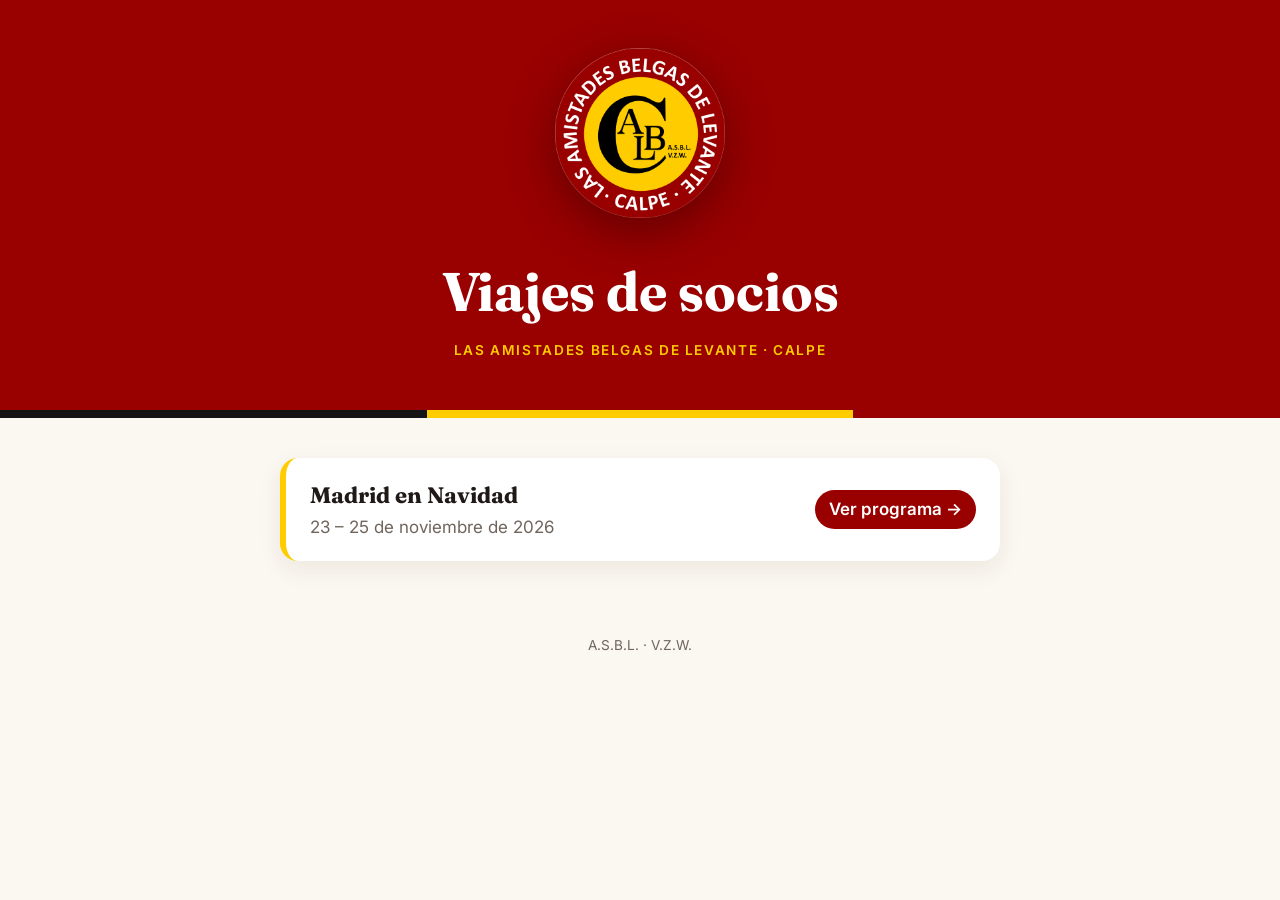
==== index.html @ 0939121a "Add files via upload" ====
<!doctype html>
<html lang="es">
<head>
<meta charset="utf-8">
<meta name="viewport" content="width=device-width, initial-scale=1">
<title>Viajes · Amistades Belgas de Levante</title>
<link rel="icon" href="/favicon.png">
<link href="https://fonts.googleapis.com/css2?family=Fraunces:opsz,wght@9..144,700;9..144,800&family=Inter:wght@400;500;600&display=swap" rel="stylesheet">
<style>
:root{--red:#990000;--yellow:#ffcc00;--black:#141414;--bg:#fbf8f1;--muted:#6f655c;--line:#ece3d3}
*{box-sizing:border-box}
body{margin:0;background:var(--bg);color:#1f1a17;font:17px/1.6 Inter,system-ui,sans-serif}
header{background:var(--red);color:#fff;text-align:center;padding:48px 20px 56px;position:relative}
header img{width:170px;filter:drop-shadow(0 14px 24px rgba(0,0,0,.35))}
h1{font-family:Fraunces,Georgia,serif;font-size:clamp(2.2rem,6vw,3.4rem);margin:.4em 0 .1em}
header p{margin:0;color:var(--yellow);font-weight:600;letter-spacing:.12em;text-transform:uppercase;font-size:.85rem}
.stripe{position:absolute;left:0;right:0;bottom:0;height:8px;display:flex}.stripe i{flex:1}
main{max-width:760px;margin:0 auto;padding:40px 20px 60px}
a.trip{display:flex;justify-content:space-between;align-items:center;gap:16px;background:#fff;border-radius:18px;padding:20px 24px;margin-bottom:14px;text-decoration:none;color:inherit;border-left:6px solid var(--yellow);box-shadow:0 8px 24px rgba(60,20,10,.08);transition:transform .2s}
a.trip:hover{transform:translateY(-3px)}
a.trip b{font-family:Fraunces,serif;font-size:1.4rem;display:block}
a.trip span{color:var(--muted)}
a.trip em{font-style:normal;background:var(--red);color:#fff;border-radius:999px;padding:6px 14px;font-weight:600;white-space:nowrap}
footer{text-align:center;color:var(--muted);font-size:.85rem;padding-bottom:40px}
</style>
</head>
<body>
<header>
  <img src="/logo.png" alt="Logo de Las Amistades Belgas de Levante">
  <h1>Viajes de socios</h1>
  <p>Las Amistades Belgas de Levante · Calpe</p>
  <div class="stripe"><i style="background:#141414"></i><i style="background:#ffcc00"></i><i style="background:#990000"></i></div>
</header>
<main>
  <!-- Añadir aquí cada viaje nuevo, el más reciente primero -->
  <a class="trip" href="/madrid-2026"><div><b>Madrid en Navidad</b><span>23 – 25 de noviembre de 2026</span></div><em>Ver programa →</em></a>
</main>
<footer>A.S.B.L. · V.Z.W.</footer>
</body>
</html>
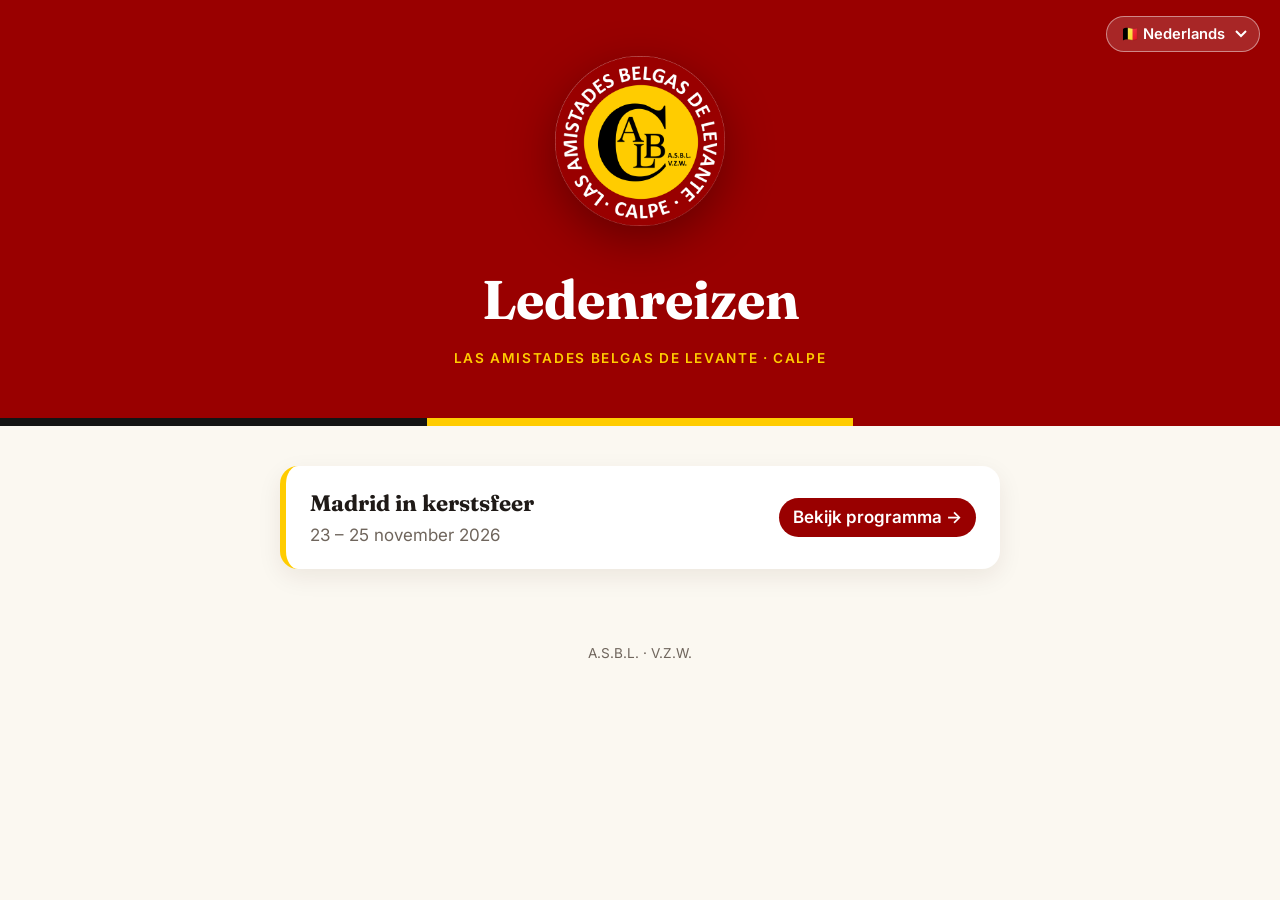
==== commit 6e1cfb27: "Add files via upload" ====
--- a/index.html
+++ b/index.html
@@ -1,20 +1,23 @@
 <!doctype html>
-<html lang="es">
+<html lang="nl">
 <head>
 <meta charset="utf-8">
 <meta name="viewport" content="width=device-width, initial-scale=1">
-<title>Viajes · Amistades Belgas de Levante</title>
+<title>Reizen · Amistades Belgas de Levante</title>
 <link rel="icon" href="/favicon.png">
 <link href="https://fonts.googleapis.com/css2?family=Fraunces:opsz,wght@9..144,700;9..144,800&family=Inter:wght@400;500;600&display=swap" rel="stylesheet">
 <style>
 :root{--red:#990000;--yellow:#ffcc00;--black:#141414;--bg:#fbf8f1;--muted:#6f655c;--line:#ece3d3}
 *{box-sizing:border-box}
 body{margin:0;background:var(--bg);color:#1f1a17;font:17px/1.6 Inter,system-ui,sans-serif}
-header{background:var(--red);color:#fff;text-align:center;padding:48px 20px 56px;position:relative}
+header{background:var(--red);color:#fff;text-align:center;padding:56px 20px 56px;position:relative}
 header img{width:170px;filter:drop-shadow(0 14px 24px rgba(0,0,0,.35))}
 h1{font-family:Fraunces,Georgia,serif;font-size:clamp(2.2rem,6vw,3.4rem);margin:.4em 0 .1em}
 header p{margin:0;color:var(--yellow);font-weight:600;letter-spacing:.12em;text-transform:uppercase;font-size:.85rem}
 .stripe{position:absolute;left:0;right:0;bottom:0;height:8px;display:flex}.stripe i{flex:1}
+.lang{position:absolute;top:16px;right:20px}
+.lang select{appearance:none;-webkit-appearance:none;background:rgba(255,255,255,.15) url("data:image/svg+xml,%3Csvg xmlns='http://www.w3.org/2000/svg' width='12' height='8'%3E%3Cpath d='M1 1l5 5 5-5' stroke='white' stroke-width='2' fill='none'/%3E%3C/svg%3E") no-repeat right 12px center;color:#fff;border:1px solid rgba(255,255,255,.45);border-radius:999px;padding:8px 34px 8px 14px;font:600 .92rem Inter,sans-serif;cursor:pointer}
+.lang select option{color:#141414}
 main{max-width:760px;margin:0 auto;padding:40px 20px 60px}
 a.trip{display:flex;justify-content:space-between;align-items:center;gap:16px;background:#fff;border-radius:18px;padding:20px 24px;margin-bottom:14px;text-decoration:none;color:inherit;border-left:6px solid var(--yellow);box-shadow:0 8px 24px rgba(60,20,10,.08);transition:transform .2s}
 a.trip:hover{transform:translateY(-3px)}
@@ -26,15 +29,31 @@
 </head>
 <body>
 <header>
-  <img src="/logo.png" alt="Logo de Las Amistades Belgas de Levante">
-  <h1>Viajes de socios</h1>
+  <div class="lang"><select id="lang-sel" aria-label="Taal / Idioma"><option value="nl">🇧🇪 Nederlands</option><option value="es">🇪🇸 Español</option></select></div>
+  <img src="/logo.png" alt="Las Amistades Belgas de Levante">
+  <h1 data-nl="Ledenreizen" data-es="Viajes de socios"></h1>
   <p>Las Amistades Belgas de Levante · Calpe</p>
   <div class="stripe"><i style="background:#141414"></i><i style="background:#ffcc00"></i><i style="background:#990000"></i></div>
 </header>
 <main>
-  <!-- Añadir aquí cada viaje nuevo, el más reciente primero -->
-  <a class="trip" href="/madrid-2026"><div><b>Madrid en Navidad</b><span>23 – 25 de noviembre de 2026</span></div><em>Ver programa →</em></a>
+  <!-- Añadir aquí cada viaje nuevo, el más reciente primero / Nieuwe reizen hier toevoegen -->
+  <a class="trip" href="/madrid-2026">
+    <div><b data-nl="Madrid in kerstsfeer" data-es="Madrid en Navidad"></b><span data-nl="23 – 25 november 2026" data-es="23 – 25 de noviembre de 2026"></span></div>
+    <em data-nl="Bekijk programma →" data-es="Ver programa →"></em>
+  </a>
 </main>
 <footer>A.S.B.L. · V.Z.W.</footer>
+<script>
+let LANG = "nl";
+try{ const s = localStorage.getItem("calb-lang"); if (s==="es"||s==="nl") LANG = s; }catch(e){}
+function render(){
+  document.documentElement.lang = LANG;
+  document.title = (LANG==="nl" ? "Reizen" : "Viajes") + " · Amistades Belgas de Levante";
+  document.querySelectorAll("[data-nl]").forEach(el => el.textContent = el.dataset[LANG]);
+  document.getElementById("lang-sel").value = LANG;
+}
+document.getElementById("lang-sel").onchange = e => { LANG = e.target.value; try{ localStorage.setItem("calb-lang", LANG); }catch(_){} render(); };
+render();
+</script>
 </body>
 </html>
